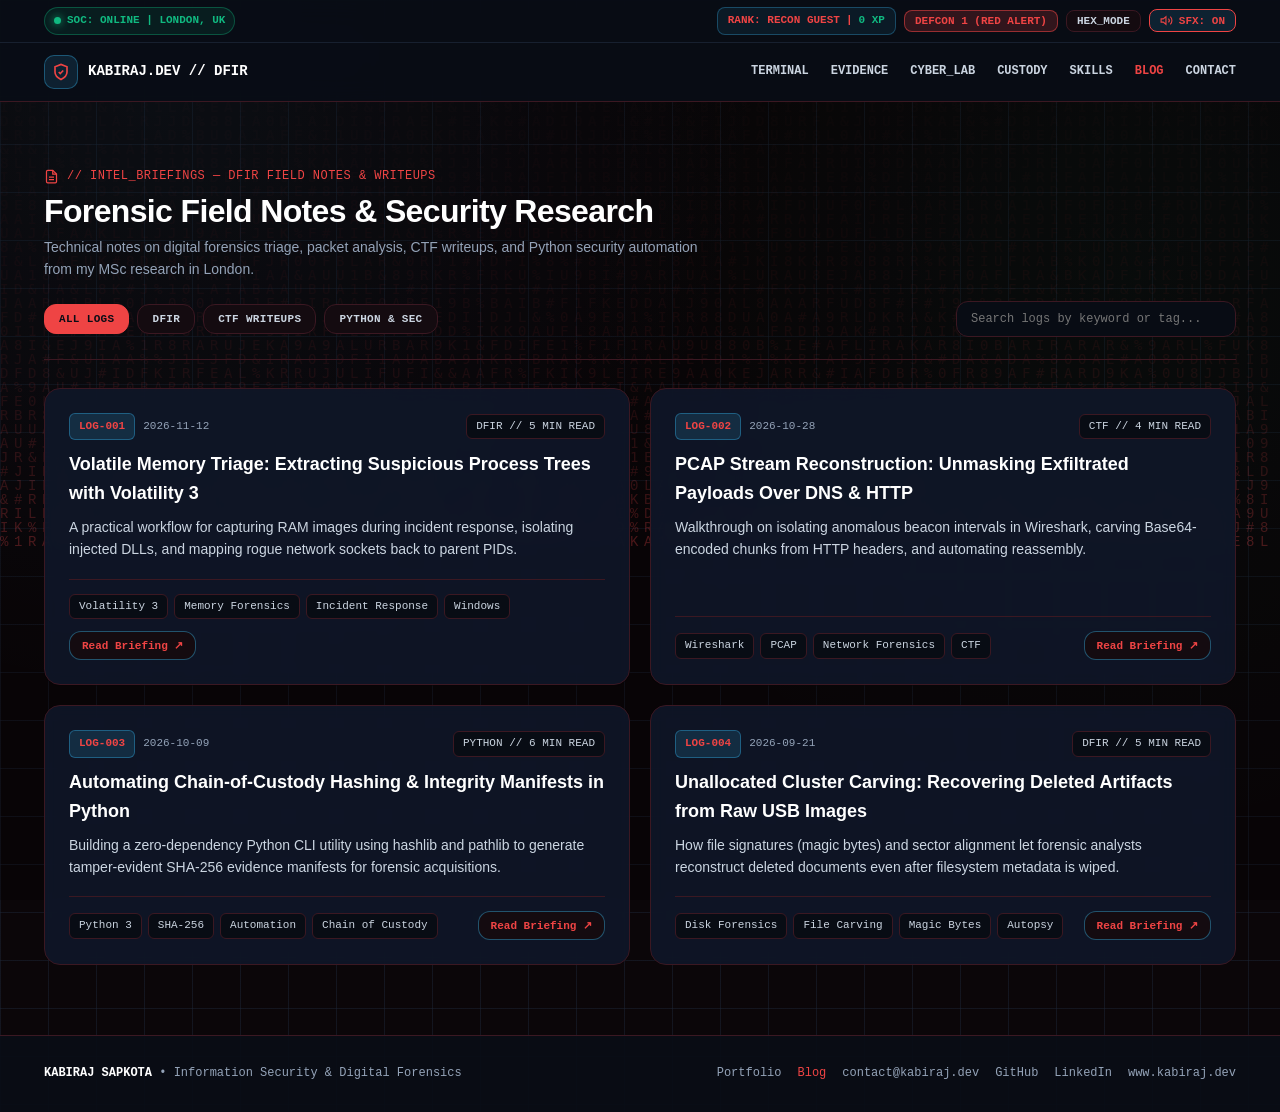
==== blog/index.html @ eddd0935 "tried to fix html showing in url lets see" ====
<!DOCTYPE html>
<html lang="en">
<head>
  <meta charset="UTF-8" />
  <meta name="viewport" content="width=device-width, initial-scale=1.0" />
  <title>Field Notes &amp; DFIR Blog | Kabiraj Sapkota</title>
  <meta name="description" content="Digital Forensics, Incident Response, CTF writeups, and Python security engineering field notes by Kabiraj Sapkota." />
  <link rel="stylesheet" href="../styles.css" />
</head>
<body class="defcon-1">
  <!-- Matrix Code Rain Canvas (Active in DEFCON 1) -->
  <canvas id="matrix-canvas" aria-hidden="true"></canvas>

  <!-- Toast Banner -->
  <div id="toast-banner" class="toast" role="status" aria-live="polite"></div>

  <!-- =========================================================================
       STICKY TWO-TIER RESPONSIVE NAVIGATION BAR
  ========================================================================= -->
  <header class="site-header">
    <!-- Tier 1: Live SOC Telemetry & Workstation Controls -->
    <div class="header-tier-top">
      <div class="container telemetry-bar">
        <div class="soc-status-pill">
          <span class="pulse-dot"></span>
          <span>SOC: ONLINE | LONDON, UK</span>
        </div>

        <div class="telemetry-controls">
          <div class="ctrl-pill rank-pill" title="Interact with the terminal, evidence locker, cyber lab, and field notes to level up!">
            <span id="rank-title">RANK: RECON GUEST</span>
            <span>|</span>
            <strong id="rank-xp">0 XP</strong>
          </div>

          <button type="button" id="defcon-btn" onclick="cycleDefcon()" class="ctrl-pill defcon-btn-1">
            DEFCON 1 (RED ALERT)
          </button>

          <button type="button" id="hex-btn" onclick="toggleHexMode()" class="ctrl-pill">
            HEX_MODE
          </button>

          <button type="button" id="sfx-btn" onclick="toggleSfx()" class="ctrl-pill active-cyan">
            <svg id="sfx-off-icon" width="13" height="13" viewBox="0 0 24 24" fill="none" stroke="currentColor" stroke-width="2" style="display:none;">
              <polygon points="11 5 6 9 2 9 2 15 6 15 11 19 11 5"/>
              <line x1="23" y1="9" x2="17" y2="15"/>
              <line x1="17" y1="9" x2="23" y2="15"/>
            </svg>
            <svg id="sfx-on-icon" width="13" height="13" viewBox="0 0 24 24" fill="none" stroke="currentColor" stroke-width="2" style="display:block;">
              <polygon points="11 5 6 9 2 9 2 15 6 15 11 19 11 5"/>
              <path d="M15.54 8.46a5 5 0 0 1 0 7.07"/>
              <path d="M19.07 4.93a10 10 0 0 1 0 14.14"/>
            </svg>
            <span id="sfx-text">SFX: ON</span>
          </button>
        </div>
      </div>
    </div>

    <!-- Tier 2: Brand & Primary Section Links -->
    <div class="header-tier-main">
      <div class="container navbar-row">
        <a href="../index.html" class="brand-link">
          <span class="brand-badge">
            <svg width="18" height="18" viewBox="0 0 24 24" fill="none" stroke="currentColor" stroke-width="2.2">
              <path d="M12 22s8-4 8-10V5l-8-3-8 3v7c0 6 8 10 8 10z"/>
              <path d="m9 12 2 2 4-4"/>
            </svg>
          </span>
          <span>KABIRAJ.DEV <span class="accent">// DFIR</span></span>
        </a>

        <nav class="desktop-nav" aria-label="Primary Navigation">
          <a href="index.html#terminal">TERMINAL</a>
          <a href="index.html#evidence">EVIDENCE</a>
          <a href="index.html#lab">CYBER_LAB</a>
          <a href="index.html#custody">CUSTODY</a>
          <a href="index.html#skills">SKILLS</a>
          <a href="blog.html" style="color:var(--accent-cyan);">BLOG</a>
          <a href="index.html#contact">CONTACT</a>
        </nav>

        <button type="button" id="mobile-menu-btn" onclick="toggleMobileDrawer()" class="mobile-menu-toggle" aria-label="Toggle Navigation" aria-expanded="false">
          <svg id="menu-open-svg" width="20" height="20" viewBox="0 0 24 24" fill="none" stroke="currentColor" stroke-width="2">
            <line x1="3" y1="6" x2="21" y2="6"/>
            <line x1="3" y1="12" x2="21" y2="12"/>
            <line x1="3" y1="18" x2="21" y2="18"/>
          </svg>
          <svg id="menu-close-svg" width="20" height="20" viewBox="0 0 24 24" fill="none" stroke="currentColor" stroke-width="2" style="display:none;">
            <line x1="18" y1="6" x2="6" y2="18"/>
            <line x1="6" y1="6" x2="18" y2="18"/>
          </svg>
        </button>
      </div>
    </div>

    <!-- Responsive Mobile Drawer -->
    <nav id="mobile-drawer" class="mobile-drawer" aria-label="Mobile Navigation">
      <a href="index.html#terminal" onclick="closeMobileDrawer()">01. TERMINAL</a>
      <a href="index.html#evidence" onclick="closeMobileDrawer()">02. EVIDENCE_LOCKER</a>
      <a href="index.html#lab" onclick="closeMobileDrawer()">03. INTERACTIVE_CYBER_LAB</a>
      <a href="index.html#custody" onclick="closeMobileDrawer()">04. CHAIN_OF_CUSTODY</a>
      <a href="index.html#skills" onclick="closeMobileDrawer()">05. TECHNICAL_SKILLS</a>
      <a href="blog.html" style="border-color:var(--accent-cyan);color:var(--accent-cyan);" onclick="closeMobileDrawer()">06. FIELD_NOTES_BLOG</a>
      <a href="../index.html#contact" onclick="closeMobileDrawer()">07. ENCRYPTED_CONTACT</a>
    </nav>
  </header>

  <!-- =========================================================================
       MAIN BLOG WORKSTATION CONTENT
  ========================================================================= -->
  <main class="container">
    <section id="blog-feed">
      <div class="section-head">
        <div>
          <div class="section-eyebrow">
            <svg width="15" height="15" viewBox="0 0 24 24" fill="none" stroke="currentColor" stroke-width="2">
              <path d="M14 2H6a2 2 0 0 0-2 2v16a2 2 0 0 0 2 2h12a2 2 0 0 0 2-2V8z"/>
              <polyline points="14 2 14 8 20 8"/>
              <line x1="16" y1="13" x2="8" y2="13"/>
              <line x1="16" y1="17" x2="8" y2="17"/>
            </svg>
            <span>// INTEL_BRIEFINGS &mdash; DFIR FIELD NOTES &amp; WRITEUPS</span>
            <span class="hex-meta">0x0B10</span>
          </div>
          <h1 class="section-title">Forensic Field Notes &amp; Security Research</h1>
          <p class="section-subtitle">
            Technical notes on digital forensics triage, packet analysis, CTF writeups, and Python security automation from my MSc research in London.
          </p>
        </div>

        <div style="display:flex;flex-wrap:wrap;align-items:center;justify-content:space-between;gap:12px;width:100%;">
          <div class="filter-bar">
            <button type="button" class="filter-pill active" onclick="filterBlog('ALL', this)">ALL LOGS</button>
            <button type="button" class="filter-pill" onclick="filterBlog('DFIR', this)">DFIR</button>
            <button type="button" class="filter-pill" onclick="filterBlog('CTF', this)">CTF WRITEUPS</button>
            <button type="button" class="filter-pill" onclick="filterBlog('PYTHON', this)">PYTHON &amp; SEC</button>
          </div>

          <input
            id="blog-search"
            type="search"
            class="field-input"
            placeholder="Search logs by keyword or tag..."
            style="max-width:280px;font-family:var(--font-mono);font-size:12px;"
            oninput="searchBlog(this.value)"
          />
        </div>
      </div>

      <div id="blog-grid" class="evidence-grid"></div>
    </section>
  </main>

  <!-- Footer -->
  <footer>
    <div class="container" style="display:flex;flex-wrap:wrap;align-items:center;justify-content:space-between;gap:14px;">
      <div>
        <strong style="color:#FFF;">KABIRAJ SAPKOTA</strong> &bull; Information Security &amp; Digital Forensics
      </div>
      <div style="display:flex;align-items:center;gap:16px;">
        <a href="../index.html">Portfolio</a>
        <a href="blog.html" style="color:var(--accent-cyan);">Blog</a>
        <a href="mailto:contact@kabiraj.dev">contact@kabiraj.dev</a>
        <a href="https://github.com/kulfinnit" target="_blank" rel="noopener noreferrer">GitHub</a>
        <a href="https://www.linkedin.com/in/kabiraj-sapkota-3958b1285/" target="_blank" rel="noopener noreferrer">LinkedIn</a>
        <a href="https://www.kabiraj.dev" target="_blank" rel="noopener noreferrer">www.kabiraj.dev</a>
      </div>
    </div>
  </footer>

  <!-- =========================================================================
       FULL BRIEFING READER MODAL
  ========================================================================= -->
  <div id="blog-modal" class="modal-backdrop" onclick="if(event.target===this) closeBlogModal()">
    <div class="modal-box" style="max-width:740px;">
      <div style="display:flex;align-items:center;justify-content:space-between;gap:12px;padding:14px 20px;background:var(--bg-input);border-bottom:1px solid var(--border-subtle);font-family:var(--font-mono);font-size:12px;">
        <div style="display:flex;align-items:center;gap:8px;flex-wrap:wrap;">
          <span id="bmodal-id" class="evd-id-badge">LOG-001</span>
          <span id="bmodal-cat" class="tag-chip">DFIR</span>
          <span id="bmodal-meta" style="font-size:11px;color:var(--text-muted);"></span>
        </div>
        <button type="button" onclick="closeBlogModal()" class="btn-secondary" style="padding:4px 10px;">ESC &times;</button>
      </div>

      <div style="padding:22px;display:flex;flex-direction:column;gap:16px;max-height:76vh;overflow-y:auto;">
        <h2 id="bmodal-title" style="font-size:21px;font-weight:700;color:#FFFFFF;line-height:1.3;"></h2>
        <div id="bmodal-tags" style="display:flex;flex-wrap:wrap;gap:6px;"></div>
        <div id="bmodal-body" style="font-size:14.5px;color:var(--text-body);line-height:1.75;display:flex;flex-direction:column;gap:14px;"></div>
      </div>

      <div style="display:flex;flex-wrap:wrap;align-items:center;justify-content:space-between;gap:12px;padding:14px 20px;border-top:1px solid var(--border-subtle);background:var(--bg-input);">
        <span class="mono" style="font-size:11px;color:var(--text-muted);">AUTHOR: KABIRAJ SAPKOTA</span>
        <button type="button" class="btn-primary" style="padding:8px 14px;font-size:11px;" onclick="copyCurrentPostUrl()">
          Copy Briefing Link
        </button>
      </div>
    </div>
  </div>

  <script src="../script.js"></script>
</body>
</html>
---- styles.css ----
/* =========================================================================
   1. DESIGN TOKENS & ZERO-DEPENDENCY RESET
========================================================================= */
:root {
  --bg-obsidian: #090D16;
  --bg-surface: #0F172A;
  --bg-card: #131C31;
  --bg-input: #080C14;
  --border-subtle: #1E293B;
  --border-strong: #334155;
  --text-primary: #F8FAFC;
  --text-body: #CBD5E1;
  --text-muted: #94A3B8;
  --accent-cyan: #38BDF8;
  --accent-emerald: #10B981;
  --accent-amber: #F59E0B;
  --accent-crimson: #EF4444;
  --font-sans: -apple-system, BlinkMacSystemFont, "Segoe UI", Roboto, Inter, Helvetica, Arial, sans-serif;
  --font-mono: ui-monospace, SFMono-Regular, Menlo, Monaco, Consolas, "Liberation Mono", "Courier New", monospace;
  --radius-sm: 8px;
  --radius-md: 12px;
  --radius-lg: 16px;
  --radius-pill: 9999px;
  --container-max: 1240px;
}

body.defcon-3 {
  --accent-cyan: #F59E0B;
}

body.defcon-1 {
  --bg-obsidian: #0B0609;
  --bg-surface: #140B10;
  --bg-card: #1A0E14;
  --border-subtle: #3B1822;
  --accent-cyan: #EF4444;
}

*, *::before, *::after {
  box-sizing: border-box;
  margin: 0;
  padding: 0;
}

html {
  scroll-behavior: smooth;
  width: 100%;
  max-width: 100%;
  overflow-x: hidden;
  background-color: var(--bg-obsidian);
  color: var(--text-body);
  font-family: var(--font-sans);
  line-height: 1.6;
}

body {
  width: 100%;
  max-width: 100%;
  overflow-x: hidden;
  background-color: var(--bg-obsidian);
  background-image:
    radial-gradient(circle at 12% 8%, rgba(56, 189, 248, 0.08) 0%, transparent 40%),
    radial-gradient(circle at 88% 25%, rgba(16, 185, 129, 0.06) 0%, transparent 40%),
    linear-gradient(to right, rgba(30, 41, 59, 0.45) 1px, transparent 1px),
    linear-gradient(to bottom, rgba(30, 41, 59, 0.45) 1px, transparent 1px);
  background-size: 100% 100%, 100% 100%, 48px 48px, 48px 48px;
  min-height: 100vh;
  transition: background-color 0.25s ease;
}

a {
  color: inherit;
  text-decoration: none;
}

button, input, textarea {
  font-family: inherit;
  color: inherit;
}

.mono {
  font-family: var(--font-mono);
}

.container {
  width: 100%;
  max-width: var(--container-max);
  margin-inline: auto;
  padding-inline: 16px;
}

@media (min-width: 768px) {
  .container {
    padding-inline: 24px;
  }
}

/* Prevent any grid/flex child or long hash/pre block from pushing viewport width */
main > section,
.hero-grid > *,
.evidence-grid > *,
.lab-grid > *,
.custody-grid > *,
.skills-grid > *,
.contact-grid > *,
.social-row > *,
.form-row-2 > *,
.card,
.terminal-card,
.timeline-entry {
  min-width: 0;
  max-width: 100%;
}

section[id] {
  scroll-margin-top: 132px;
}

/* =========================================================================
   2. MATRIX CANVAS & HEX_MODE OVERLAY
========================================================================= */
#matrix-canvas {
  position: fixed;
  inset: 0;
  width: 100%;
  height: 100%;
  pointer-events: none;
  z-index: 0;
  opacity: 0;
  transition: opacity 0.35s ease;
}

body.defcon-1 #matrix-canvas {
  opacity: 0.28;
}

.hex-meta {
  display: none;
}

body.hex-mode .hex-meta {
  display: inline-flex;
  align-items: center;
  padding: 2px 7px;
  border-radius: 6px;
  background: rgba(245, 158, 11, 0.14);
  border: 1px solid rgba(245, 158, 11, 0.4);
  color: var(--accent-amber);
  font-family: var(--font-mono);
  font-size: 10px;
  font-weight: 700;
}

/* =========================================================================
   3. TWO-TIER RESPONSIVE ZERO-OVERLAP STICKY NAVIGATION BAR
========================================================================= */
.site-header {
  position: sticky;
  top: 0;
  z-index: 40;
  width: 100%;
  max-width: 100%;
  background: rgba(9, 13, 22, 0.94);
  backdrop-filter: blur(14px);
  -webkit-backdrop-filter: blur(14px);
  border-bottom: 1px solid var(--border-subtle);
}

/* Tier 1: Telemetry & Interactive Toggles */
.header-tier-top {
  border-bottom: 1px solid rgba(30, 41, 59, 0.7);
  padding: 7px 0;
}

.telemetry-bar {
  display: flex;
  flex-wrap: wrap;
  align-items: center;
  justify-content: space-between;
  gap: 6px;
  font-family: var(--font-mono);
  font-size: 10px;
}

@media (min-width: 480px) {
  .telemetry-bar {
    gap: 8px;
    font-size: 11px;
  }
}

.soc-status-pill {
  display: inline-flex;
  align-items: center;
  gap: 6px;
  padding: 4px 9px;
  border-radius: var(--radius-pill);
  background: rgba(16, 185, 129, 0.1);
  border: 1px solid rgba(16, 185, 129, 0.35);
  color: var(--accent-emerald);
  font-weight: 600;
  white-space: nowrap;
  flex-shrink: 0;
}

.pulse-dot {
  width: 7px;
  height: 7px;
  border-radius: 50%;
  background: var(--accent-emerald);
  box-shadow: 0 0 8px var(--accent-emerald);
  animation: pulse 1.8s infinite;
}

@keyframes pulse {
  0%, 100% { opacity: 1; transform: scale(1); }
  50% { opacity: 0.4; transform: scale(0.85); }
}

.telemetry-controls {
  display: flex;
  flex-wrap: wrap;
  align-items: center;
  gap: 6px;
  min-width: 0;
  max-width: 100%;
}

@media (min-width: 480px) {
  .telemetry-controls {
    gap: 8px;
  }
}

.ctrl-pill {
  display: inline-flex;
  align-items: center;
  gap: 5px;
  padding: 4px 8px;
  border-radius: var(--radius-sm);
  background: var(--bg-surface);
  border: 1px solid var(--border-subtle);
  color: var(--text-body);
  font-family: var(--font-mono);
  font-size: 10px;
  font-weight: 600;
  white-space: nowrap;
  flex-shrink: 0;
  cursor: pointer;
  transition: all 0.18s ease;
}

@media (min-width: 480px) {
  .ctrl-pill {
    gap: 6px;
    padding: 4px 10px;
    font-size: 11px;
  }
}

.ctrl-pill:hover {
  border-color: var(--accent-cyan);
  color: #FFFFFF;
}

.rank-pill {
  cursor: default;
  color: var(--accent-cyan);
  border-color: rgba(56, 189, 248, 0.3);
  background: rgba(56, 189, 248, 0.08);
}

.rank-pill strong {
  color: var(--accent-emerald);
}

.defcon-btn-5 {
  background: rgba(16, 185, 129, 0.12);
  border-color: rgba(16, 185, 129, 0.4);
  color: var(--accent-emerald);
}

.defcon-btn-3 {
  background: rgba(245, 158, 11, 0.15);
  border-color: rgba(245, 158, 11, 0.45);
  color: var(--accent-amber);
}

.defcon-btn-1 {
  background: rgba(239, 68, 68, 0.18);
  border-color: rgba(239, 68, 68, 0.55);
  color: var(--accent-crimson);
}

.ctrl-pill.active-amber {
  border-color: var(--accent-amber);
  color: var(--accent-amber);
  background: rgba(245, 158, 11, 0.12);
}

.ctrl-pill.active-cyan {
  border-color: var(--accent-cyan);
  color: var(--accent-cyan);
  background: rgba(56, 189, 248, 0.12);
}

/* Tier 2: Primary Brand & Section Links */
.header-tier-main {
  padding: 10px 0;
}

@media (min-width: 480px) {
  .header-tier-main {
    padding: 12px 0;
  }
}

.navbar-row {
  display: flex;
  align-items: center;
  justify-content: space-between;
  gap: 12px;
  min-width: 0;
}

.brand-link {
  display: inline-flex;
  align-items: center;
  gap: 8px;
  font-family: var(--font-mono);
  font-size: 13px;
  font-weight: 700;
  color: #FFFFFF;
  min-width: 0;
  overflow: hidden;
  text-overflow: ellipsis;
  white-space: nowrap;
}

@media (min-width: 480px) {
  .brand-link {
    gap: 10px;
    font-size: 14px;
  }
}

.brand-badge {
  width: 32px;
  height: 32px;
  border-radius: 9px;
  background: rgba(56, 189, 248, 0.12);
  border: 1px solid rgba(56, 189, 248, 0.35);
  color: var(--accent-cyan);
  display: flex;
  align-items: center;
  justify-content: center;
  flex-shrink: 0;
}

@media (min-width: 480px) {
  .brand-badge {
    width: 34px;
    height: 34px;
    border-radius: 10px;
  }
}

.desktop-nav {
  display: none;
}

@media (min-width: 960px) {
  .desktop-nav {
    display: flex;
    align-items: center;
    gap: 22px;
    font-family: var(--font-mono);
    font-size: 12px;
    font-weight: 600;
    color: var(--text-body);
  }

  .desktop-nav a {
    transition: color 0.18s ease;
  }

  .desktop-nav a:hover {
    color: var(--accent-cyan);
  }
}

.mobile-menu-toggle {
  display: inline-flex;
  align-items: center;
  justify-content: center;
  width: 38px;
  height: 38px;
  border-radius: var(--radius-sm);
  background: var(--bg-surface);
  border: 1px solid var(--border-subtle);
  color: var(--text-primary);
  cursor: pointer;
  flex-shrink: 0;
  transition: border-color 0.18s ease, color 0.18s ease;
}

.mobile-menu-toggle:hover {
  border-color: var(--accent-cyan);
  color: var(--accent-cyan);
}

@media (min-width: 960px) {
  .mobile-menu-toggle {
    display: none;
  }
}

.mobile-drawer {
  display: none;
  flex-direction: column;
  gap: 6px;
  padding: 12px 16px 16px;
  background: rgba(9, 13, 22, 0.98);
  border-top: 1px solid var(--border-subtle);
  font-family: var(--font-mono);
  font-size: 12px;
  font-weight: 600;
}

.mobile-drawer.open {
  display: flex;
}

.mobile-drawer a {
  padding: 10px 12px;
  border-radius: var(--radius-sm);
  background: var(--bg-surface);
  border: 1px solid var(--border-subtle);
  color: var(--text-body);
  transition: border-color 0.18s ease, color 0.18s ease;
}

.mobile-drawer a:hover {
  border-color: var(--accent-cyan);
  color: var(--accent-cyan);
}

@media (min-width: 960px) {
  .mobile-drawer,
  .mobile-drawer.open {
    display: none !important;
  }
}

/* =========================================================================
   4. SHARED CARD, BUTTON, PILL & SECTION HEADER STYLES
========================================================================= */
main {
  position: relative;
  z-index: 1;
  width: 100%;
  max-width: 100%;
  padding-top: 30px;
  padding-bottom: 40px;
  display: flex;
  flex-direction: column;
  gap: 72px;
}

@media (min-width: 960px) {
  main {
    margin-top: 12px;
    padding-top: 52px;
    padding-bottom: 70px;
    gap: 92px;
  }
}

.hero-grid {
  padding-top: 8px;
}

.card {
  background: rgba(15, 23, 42, 0.88);
  border: 1px solid var(--border-subtle);
  border-radius: var(--radius-lg);
  backdrop-filter: blur(8px);
  transition: border-color 0.2s ease, transform 0.2s ease, box-shadow 0.2s ease;
}

.card:hover {
  border-color: rgba(56, 189, 248, 0.45);
  box-shadow: 0 12px 30px -12px rgba(2, 6, 23, 0.85);
}

.section-head {
  display: flex;
  flex-wrap: wrap;
  align-items: flex-end;
  justify-content: space-between;
  gap: 20px;
  padding-bottom: 22px;
  border-bottom: 1px solid var(--border-subtle);
  margin-bottom: 28px;
}

.section-eyebrow {
  display: inline-flex;
  align-items: center;
  gap: 8px;
  font-family: var(--font-mono);
  font-size: 12px;
  color: var(--accent-cyan);
  letter-spacing: 0.04em;
  margin-bottom: 6px;
}

.section-title {
  font-size: clamp(1.5rem, 2.5vw, 2rem);
  font-weight: 700;
  color: #FFFFFF;
  letter-spacing: -0.02em;
  line-height: 1.2;
}

.section-subtitle {
  font-size: 14px;
  color: var(--text-muted);
  max-width: 660px;
  margin-top: 6px;
}

/* Filter Pill Bar */
.filter-bar {
  display: flex;
  flex-wrap: wrap;
  align-items: center;
  gap: 8px;
}

.filter-pill {
  padding: 8px 14px;
  border-radius: var(--radius-md);
  background: var(--bg-surface);
  border: 1px solid var(--border-subtle);
  color: var(--text-body);
  font-family: var(--font-mono);
  font-size: 11px;
  font-weight: 600;
  letter-spacing: 0.03em;
  cursor: pointer;
  white-space: nowrap;
  transition: all 0.18s ease;
}

.filter-pill:hover {
  border-color: var(--accent-cyan);
  color: #FFFFFF;
}

.filter-pill.active {
  background: var(--accent-cyan);
  border-color: var(--accent-cyan);
  color: #090D16;
  font-weight: 700;
}

.btn-primary {
  display: inline-flex;
  align-items: center;
  justify-content: center;
  gap: 8px;
  padding: 11px 18px;
  border-radius: var(--radius-md);
  background: var(--accent-cyan);
  border: 1px solid var(--accent-cyan);
  color: #090D16;
  font-family: var(--font-mono);
  font-size: 12px;
  font-weight: 700;
  cursor: pointer;
  transition: all 0.18s ease;
}

.btn-primary:hover {
  filter: brightness(1.08);
  transform: translateY(-1px);
}

.btn-secondary {
  display: inline-flex;
  align-items: center;
  justify-content: center;
  gap: 8px;
  padding: 10px 16px;
  border-radius: var(--radius-md);
  background: var(--bg-surface);
  border: 1px solid var(--border-subtle);
  color: var(--text-primary);
  font-family: var(--font-mono);
  font-size: 12px;
  font-weight: 600;
  cursor: pointer;
  transition: all 0.18s ease;
}

.btn-secondary:hover {
  border-color: var(--accent-cyan);
  color: var(--accent-cyan);
}

.tag-chip {
  display: inline-flex;
  align-items: center;
  padding: 3px 9px;
  border-radius: 6px;
  background: var(--bg-input);
  border: 1px solid var(--border-subtle);
  font-family: var(--font-mono);
  font-size: 11px;
  color: var(--text-body);
}

/* =========================================================================
   5. SECTION 1: HERO & INTERACTIVE CLI WORKSTATION
========================================================================= */
.hero-grid {
  display: grid;
  grid-template-columns: 1fr;
  gap: 32px;
  align-items: center;
}

@media (min-width: 1024px) {
  .hero-grid {
    grid-template-columns: 1.05fr 0.95fr;
    gap: 40px;
  }
}

.hero-badge {
  display: inline-flex;
  flex-wrap: wrap;
  align-items: center;
  gap: 6px 8px;
  max-width: 100%;
  padding: 6px 12px;
  border-radius: var(--radius-md);
  background: rgba(56, 189, 248, 0.1);
  border: 1px solid rgba(56, 189, 248, 0.3);
  color: var(--accent-cyan);
  font-family: var(--font-mono);
  font-size: 11px;
  line-height: 1.4;
  margin-bottom: 16px;
}

@media (min-width: 480px) {
  .hero-badge {
    border-radius: var(--radius-pill);
    font-size: 12px;
  }
}

.hero-name {
  font-size: clamp(2rem, 8vw, 3.5rem);
  font-weight: 800;
  color: #FFFFFF;
  letter-spacing: -0.03em;
  line-height: 1.1;
  overflow-wrap: break-word;
  cursor: pointer;
}

.hero-role {
  font-size: clamp(1.05rem, 3.8vw, 1.35rem);
  font-weight: 600;
  color: var(--accent-cyan);
  margin-top: 10px;
}

.hero-summary {
  font-size: 14.5px;
  color: var(--text-body);
  margin-top: 16px;
  max-width: 580px;
}

@media (min-width: 480px) {
  .hero-summary {
    font-size: 15px;
  }
}

.hero-meta-grid {
  display: grid;
  grid-template-columns: 1fr;
  gap: 10px;
  margin-top: 20px;
}

@media (min-width: 480px) {
  .hero-meta-grid {
    grid-template-columns: repeat(2, 1fr);
    gap: 12px;
    margin-top: 22px;
  }
}

.hero-meta-item {
  padding: 12px 14px;
  border-radius: var(--radius-md);
  background: rgba(15, 23, 42, 0.75);
  border: 1px solid var(--border-subtle);
  font-family: var(--font-mono);
  font-size: 12px;
  min-width: 0;
  overflow-wrap: break-word;
}

.hero-meta-label {
  display: block;
  font-size: 10px;
  color: var(--text-muted);
  margin-bottom: 3px;
}

.hero-actions {
  display: flex;
  flex-wrap: wrap;
  align-items: stretch;
  gap: 10px;
  margin-top: 22px;
}

.hero-actions > a {
  flex: 1 1 calc(50% - 10px);
  min-width: 140px;
}

@media (min-width: 560px) {
  .hero-actions {
    align-items: center;
  }
  .hero-actions > a {
    flex: 0 0 auto;
  }
}

/* Interactive Terminal Window */
.terminal-card {
  width: 100%;
  max-width: 100%;
  background: #070B12;
  border: 1px solid var(--border-subtle);
  border-radius: var(--radius-lg);
  overflow: hidden;
  box-shadow: 0 20px 45px -15px rgba(0, 0, 0, 0.85);
}

.terminal-topbar {
  display: flex;
  align-items: center;
  justify-content: space-between;
  gap: 8px;
  padding: 10px 14px;
  background: #0D1424;
  border-bottom: 1px solid var(--border-subtle);
  font-family: var(--font-mono);
  font-size: 10.5px;
  color: var(--text-muted);
}

.terminal-topbar > span:nth-child(2) {
  min-width: 0;
  overflow: hidden;
  text-overflow: ellipsis;
  white-space: nowrap;
}

.win-dots {
  display: flex;
  align-items: center;
  gap: 5px;
  flex-shrink: 0;
}

.win-dot {
  width: 9px;
  height: 9px;
  border-radius: 50%;
}

.terminal-screen {
  height: 280px;
  width: 100%;
  max-width: 100%;
  overflow-y: auto;
  overflow-x: auto;
  padding: 14px;
  font-family: var(--font-mono);
  font-size: 11.5px;
  line-height: 1.6;
  display: flex;
  flex-direction: column;
  gap: 10px;
  overflow-wrap: break-word;
}

@media (min-width: 480px) {
  .terminal-screen {
    height: 310px;
    padding: 16px;
    font-size: 12px;
  }
}

.terminal-screen pre {
  max-width: 100%;
  overflow-x: auto;
  font-size: 9px;
  line-height: 1.25;
}

@media (min-width: 480px) {
  .terminal-screen pre {
    font-size: 10px;
  }
}

.terminal-prompt-bar {
  display: flex;
  align-items: center;
  gap: 6px;
  padding: 10px 12px;
  background: #0B111E;
  border-top: 1px solid var(--border-subtle);
  font-family: var(--font-mono);
  font-size: 11px;
  min-width: 0;
}

@media (min-width: 480px) {
  .terminal-prompt-bar {
    gap: 8px;
    padding: 10px 14px;
    font-size: 12px;
  }
}

.terminal-prompt-bar input {
  flex: 1 1 auto;
  width: 100%;
  min-width: 0;
  background: transparent;
  border: none;
  outline: none;
  color: #FFFFFF;
  font-family: var(--font-mono);
  font-size: 12px;
}

.terminal-exec-btn {
  flex-shrink: 0;
  padding: 5px 9px;
  border-radius: 6px;
  background: rgba(56, 189, 248, 0.15);
  border: 1px solid rgba(56, 189, 248, 0.4);
  color: var(--accent-cyan);
  font-family: var(--font-mono);
  font-size: 10.5px;
  font-weight: 700;
  white-space: nowrap;
  cursor: pointer;
}

.terminal-exec-btn:hover {
  background: var(--accent-cyan);
  color: #090D16;
}

.quick-chips {
  display: flex;
  flex-wrap: wrap;
  gap: 6px;
  padding: 10px 12px 14px;
  background: #070B12;
  border-top: 1px solid rgba(30, 41, 59, 0.6);
}

.quick-chip {
  padding: 4px 8px;
  border-radius: 6px;
  background: var(--bg-surface);
  border: 1px solid var(--border-subtle);
  color: var(--text-body);
  font-family: var(--font-mono);
  font-size: 10.5px;
  cursor: pointer;
  transition: all 0.15s ease;
}

.quick-chip:hover {
  border-color: var(--accent-cyan);
  color: var(--accent-cyan);
}

/* =========================================================================
   6. SECTION 2: EVIDENCE LOCKER (#evidence)
========================================================================= */
.evidence-grid {
  display: grid;
  grid-template-columns: 1fr;
  gap: 18px;
}

@media (min-width: 768px) {
  .evidence-grid {
    grid-template-columns: repeat(2, 1fr);
    gap: 20px;
  }
}

.evd-card {
  padding: 18px;
  display: flex;
  flex-direction: column;
  justify-content: space-between;
  gap: 16px;
}

@media (min-width: 480px) {
  .evd-card {
    padding: 24px;
    gap: 18px;
  }
}

.evd-header {
  display: flex;
  flex-wrap: wrap;
  align-items: center;
  justify-content: space-between;
  gap: 8px;
  font-family: var(--font-mono);
  font-size: 11px;
}

.evd-id-badge {
  padding: 4px 9px;
  border-radius: 6px;
  background: rgba(56, 189, 248, 0.14);
  border: 1px solid rgba(56, 189, 248, 0.35);
  color: var(--accent-cyan);
  font-weight: 700;
}

.evd-title {
  font-size: 17px;
  font-weight: 700;
  color: #FFFFFF;
  margin-top: 10px;
  overflow-wrap: break-word;
}

@media (min-width: 480px) {
  .evd-title {
    font-size: 18px;
  }
}

.evd-desc {
  font-size: 14px;
  color: var(--text-body);
  margin-top: 8px;
}

.sha-strip {
  display: flex;
  flex-wrap: wrap;
  align-items: center;
  justify-content: space-between;
  gap: 8px;
  padding: 10px 12px;
  border-radius: var(--radius-md);
  background: var(--bg-input);
  border: 1px solid var(--border-subtle);
  font-family: var(--font-mono);
  font-size: 11px;
  min-width: 0;
}

.sha-text {
  flex: 1 1 160px;
  min-width: 0;
  overflow: hidden;
  text-overflow: ellipsis;
  white-space: nowrap;
  color: var(--text-muted);
}

.sha-btn {
  flex-shrink: 0;
  padding: 4px 9px;
  border-radius: 6px;
  background: rgba(16, 185, 129, 0.12);
  border: 1px solid rgba(16, 185, 129, 0.35);
  color: var(--accent-emerald);
  font-family: var(--font-mono);
  font-size: 10px;
  font-weight: 700;
  white-space: nowrap;
  cursor: pointer;
}

.evd-footer {
  display: flex;
  flex-wrap: wrap;
  align-items: center;
  justify-content: space-between;
  gap: 12px;
  padding-top: 14px;
  border-top: 1px solid var(--border-subtle);
}

/* =========================================================================
   7. SECTION 3: INTERACTIVE CYBER LAB (3 MODULES) (#lab)
========================================================================= */
.lab-grid {
  display: grid;
  grid-template-columns: 1fr;
  gap: 20px;
}

@media (min-width: 1024px) {
  .lab-grid {
    grid-template-columns: repeat(3, 1fr);
  }
}

.lab-card {
  padding: 18px;
  display: flex;
  flex-direction: column;
  justify-content: flex-start;
  gap: 14px;
}

@media (min-width: 480px) {
  .lab-card {
    padding: 22px;
  }
}

.lab-top {
  display: flex;
  flex-wrap: wrap;
  align-items: center;
  justify-content: space-between;
  gap: 6px;
  font-family: var(--font-mono);
  font-size: 11px;
}

.lab-intro {
  min-height: 76px;
}

.lab-body {
  flex: 1;
  display: flex;
  flex-direction: column;
  justify-content: space-between;
  gap: 12px;
}

.lab-subpanel {
  padding: 10px 12px;
  border-radius: var(--radius-md);
  background: var(--bg-input);
  border: 1px solid var(--border-subtle);
  font-family: var(--font-mono);
  font-size: 11px;
}

.fw-arena {
  position: relative;
  flex: 1;
  width: 100%;
  min-height: 215px;
  border-radius: var(--radius-md);
  background-color: var(--bg-input);
  background-image:
    linear-gradient(to bottom, rgba(30, 41, 59, 0.45) 1px, transparent 1px),
    linear-gradient(to right, rgba(30, 41, 59, 0.25) 1px, transparent 1px);
  background-size: 100% 25%, 36px 100%;
  border: 1px solid var(--border-subtle);
  overflow: hidden;
}

.fw-server-zone {
  position: absolute;
  right: 0;
  top: 0;
  bottom: 0;
  width: 40px;
  background: linear-gradient(to left, rgba(56, 189, 248, 0.14), rgba(56, 189, 248, 0.04));
  border-left: 1px dashed rgba(56, 189, 248, 0.45);
  display: flex;
  align-items: center;
  justify-content: center;
  writing-mode: vertical-rl;
  font-family: var(--font-mono);
  font-size: 9.5px;
  font-weight: 700;
  color: var(--accent-cyan);
  letter-spacing: 0.12em;
}

.fw-overlay {
  position: absolute;
  inset: 0;
  background: rgba(8, 12, 20, 0.9);
  display: flex;
  flex-direction: column;
  align-items: center;
  justify-content: center;
  gap: 10px;
  padding: 16px;
  text-align: center;
  z-index: 5;
}

.fw-overlay.hidden {
  display: none;
}

.sector-grid {
  display: grid;
  grid-template-columns: repeat(4, minmax(0, 1fr));
  gap: 5px;
  font-family: var(--font-mono);
  font-size: 9.5px;
}

@media (min-width: 400px) {
  .sector-grid {
    gap: 6px;
    font-size: 10px;
  }
}

.sector-cell {
  padding: 7px 4px;
  border-radius: 6px;
  background: var(--bg-input);
  border: 1px solid var(--border-subtle);
  color: var(--text-muted);
  text-align: center;
  overflow: hidden;
  text-overflow: ellipsis;
  white-space: nowrap;
}

.sector-anomaly {
  background: rgba(245, 158, 11, 0.14);
  border-color: rgba(245, 158, 11, 0.55);
  color: var(--accent-amber);
  font-weight: 700;
  cursor: pointer;
}

.sector-carved {
  background: rgba(16, 185, 129, 0.16);
  border-color: rgba(16, 185, 129, 0.5);
  color: var(--accent-emerald);
}

/* =========================================================================
   8. SECTION 4: CHAIN OF CUSTODY & CREDENTIALS VAULT (#custody)
========================================================================= */
.custody-grid {
  display: grid;
  grid-template-columns: 1fr;
  gap: 28px;
  align-items: start;
}

@media (min-width: 1024px) {
  .custody-grid {
    grid-template-columns: 1.35fr 0.95fr;
  }
}

.timeline-stack {
  position: relative;
  display: flex;
  flex-direction: column;
  gap: 18px;
}

.timeline-stack::before {
  content: '';
  position: absolute;
  left: 9px;
  top: 22px;
  bottom: 22px;
  width: 1px;
  background: var(--border-subtle);
}

@media (min-width: 640px) {
  .timeline-stack::before {
    left: 15px;
  }
}

.timeline-stack.no-rail::before {
  display: none;
}

.timeline-entry {
  position: relative;
  padding-left: 28px;
}

@media (min-width: 640px) {
  .timeline-entry {
    padding-left: 40px;
  }
}

.timeline-dot {
  position: absolute;
  left: 4px;
  top: 22px;
  width: 11px;
  height: 11px;
  border-radius: 50%;
  background: var(--accent-cyan);
  box-shadow: 0 0 0 4px rgba(56, 189, 248, 0.15);
}

@media (min-width: 640px) {
  .timeline-dot {
    left: 10px;
  }
}

.timeline-dot.emerald {
  background: var(--accent-emerald);
  box-shadow: 0 0 0 4px rgba(16, 185, 129, 0.18);
}

.timeline-dot.slate {
  background: #64748B;
  box-shadow: 0 0 0 4px rgba(100, 116, 139, 0.18);
}

.custody-card {
  padding: 18px;
}

@media (min-width: 480px) {
  .custody-card {
    padding: 22px;
  }
}

.vault-stack {
  display: flex;
  flex-direction: column;
  gap: 18px;
}

.hidden-item {
  display: none !important;
}

.progress-track {
  width: 100%;
  height: 6px;
  border-radius: var(--radius-pill);
  background: var(--bg-input);
  border: 1px solid var(--border-subtle);
  overflow: hidden;
  margin-top: 6px;
}

.progress-fill {
  height: 100%;
  border-radius: var(--radius-pill);
  transition: width 0.3s ease;
}

/* =========================================================================
   9. SECTION 5: TECHNICAL CAPABILITIES MATRIX (#skills)
========================================================================= */
.skills-grid {
  display: grid;
  grid-template-columns: 1fr;
  gap: 20px;
}

@media (min-width: 960px) {
  .skills-grid {
    grid-template-columns: repeat(3, minmax(0, 1fr));
  }
}

.skill-card {
  padding: 18px;
  display: flex;
  flex-direction: column;
  gap: 16px;
}

@media (min-width: 480px) {
  .skill-card {
    padding: 24px;
    gap: 18px;
  }
}

/* =========================================================================
   10. SECTION 6: ENCRYPTED TRANSMISSION CONSOLE (#contact)
========================================================================= */
.contact-grid {
  display: grid;
  grid-template-columns: 1fr;
  gap: 24px;
  align-items: stretch;
}

@media (min-width: 960px) {
  .contact-grid {
    grid-template-columns: 1fr 1.15fr;
    gap: 28px;
  }
}

.contact-endpoints {
  display: flex;
  flex-direction: column;
  justify-content: space-between;
  gap: 14px;
}

.social-row {
  display: grid;
  grid-template-columns: 1fr;
  gap: 14px;
}

@media (min-width: 560px) {
  .social-row {
    grid-template-columns: repeat(2, minmax(0, 1fr));
  }
}

.form-row-2 {
  display: grid;
  grid-template-columns: 1fr;
  gap: 14px;
}

@media (min-width: 560px) {
  .form-row-2 {
    grid-template-columns: repeat(2, minmax(0, 1fr));
  }
}

.endpoint-card {
  padding: 16px;
  display: flex;
  align-items: center;
  justify-content: space-between;
  gap: 12px;
}

@media (min-width: 480px) {
  .endpoint-card {
    padding: 18px 20px;
    gap: 14px;
  }
}

.endpoint-left {
  display: flex;
  align-items: center;
  gap: 12px;
  min-width: 0;
  flex: 1 1 auto;
}

.endpoint-left > div:last-child {
  min-width: 0;
  overflow-wrap: anywhere;
  word-break: break-word;
}

.endpoint-icon {
  width: 38px;
  height: 38px;
  border-radius: var(--radius-md);
  background: rgba(56, 189, 248, 0.1);
  background: color-mix(in srgb, var(--accent-cyan) 11%, transparent);
  border: 1px solid rgba(56, 189, 248, 0.3);
  border-color: color-mix(in srgb, var(--accent-cyan) 35%, transparent);
  color: var(--accent-cyan);
  display: flex;
  align-items: center;
  justify-content: center;
  flex-shrink: 0;
}

.endpoint-icon.emerald {
  background: rgba(16, 185, 129, 0.1);
  border-color: rgba(16, 185, 129, 0.35);
  color: var(--accent-emerald);
}

.dispatch-form {
  padding: 18px;
  display: flex;
  flex-direction: column;
  justify-content: space-between;
  gap: 18px;
}

@media (min-width: 480px) {
  .dispatch-form {
    padding: 24px;
  }
}

.field-label {
  display: block;
  font-family: var(--font-mono);
  font-size: 11px;
  color: var(--text-body);
  margin-bottom: 6px;
}

.field-input {
  width: 100%;
  padding: 10px 14px;
  border-radius: var(--radius-md);
  background: var(--bg-input);
  border: 1px solid var(--border-subtle);
  color: #FFFFFF;
  font-size: 14px;
  outline: none;
  transition: border-color 0.18s ease;
}

.field-input:focus {
  border-color: var(--accent-cyan);
}

/* =========================================================================
   11. MODAL & TOAST NOTIFICATION
========================================================================= */
.modal-backdrop {
  position: fixed;
  inset: 0;
  z-index: 60;
  background: rgba(5, 8, 15, 0.85);
  backdrop-filter: blur(8px);
  display: none;
  align-items: center;
  justify-content: center;
  padding: 20px;
}

.modal-backdrop.open {
  display: flex;
}

.modal-box {
  width: 100%;
  max-width: 640px;
  background: var(--bg-surface);
  border: 1px solid rgba(56, 189, 248, 0.45);
  border-radius: var(--radius-lg);
  overflow: hidden;
  box-shadow: 0 24px 60px rgba(0, 0, 0, 0.9);
}

#blog-search {
  width: 100%;
  max-width: 280px;
  font-family: var(--font-mono);
  font-size: 12px;
}

@media (max-width: 639px) {
  #blog-search {
    max-width: 100%;
  }
}

#blog-modal .modal-box {
  border-color: var(--accent-cyan);
}

.toast {
  position: fixed;
  bottom: 16px;
  right: 16px;
  left: 16px;
  z-index: 70;
  padding: 12px 16px;
  border-radius: var(--radius-md);
  background: #0F172A;
  border: 1px solid var(--accent-cyan);
  color: #FFFFFF;
  font-family: var(--font-mono);
  font-size: 12px;
  box-shadow: 0 12px 30px rgba(0, 0, 0, 0.75);
  opacity: 0;
  transform: translateY(12px);
  pointer-events: none;
  transition: all 0.22s ease;
}

@media (min-width: 520px) {
  .toast {
    left: auto;
    max-width: 420px;
  }
}

.toast.show {
  opacity: 1;
  transform: translateY(0);
}

footer {
  width: 100%;
  max-width: 100%;
  border-top: 1px solid var(--border-subtle);
  background: rgba(9, 13, 22, 0.95);
  margin-top: 0px;
  padding: 28px 0;
  font-family: var(--font-mono);
  font-size: 12px;
  color: var(--text-muted);
}

footer .container > div:last-child {
  display: flex;
  flex-wrap: wrap;
  align-items: center;
  gap: 12px 16px;
}
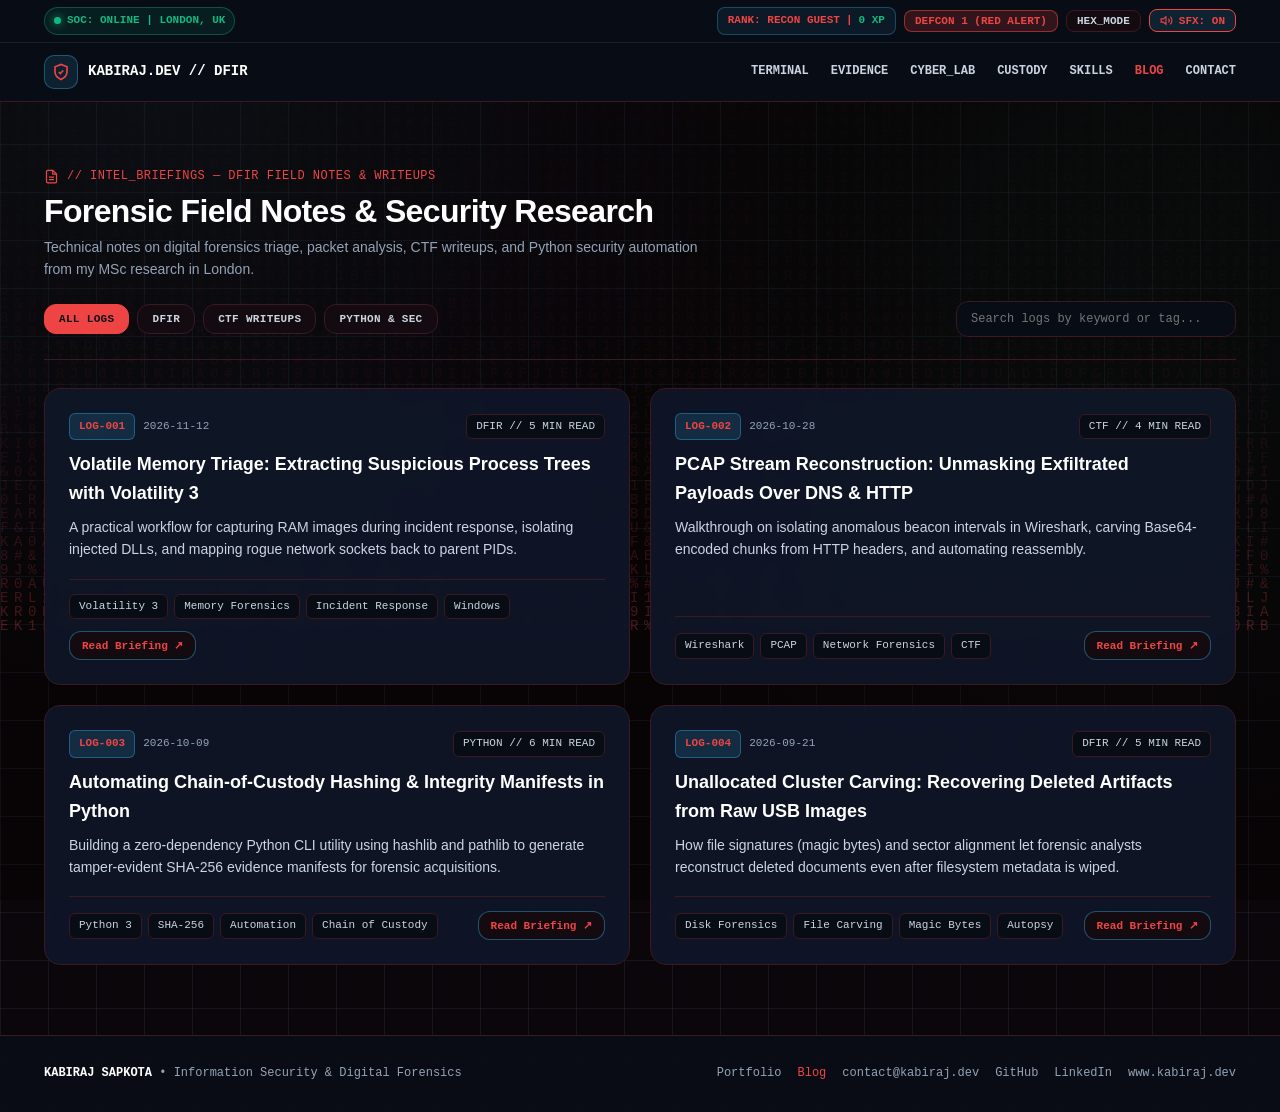
==== commit cfadbd4f: "index.html in url fix" ====
--- a/blog/index.html
+++ b/blog/index.html
@@ -61,7 +61,7 @@
     <!-- Tier 2: Brand & Primary Section Links -->
     <div class="header-tier-main">
       <div class="container navbar-row">
-        <a href="../index.html" class="brand-link">
+        <a href="../" class="brand-link">
           <span class="brand-badge">
             <svg width="18" height="18" viewBox="0 0 24 24" fill="none" stroke="currentColor" stroke-width="2.2">
               <path d="M12 22s8-4 8-10V5l-8-3-8 3v7c0 6 8 10 8 10z"/>
@@ -72,13 +72,13 @@
         </a>
 
         <nav class="desktop-nav" aria-label="Primary Navigation">
-          <a href="index.html#terminal">TERMINAL</a>
-          <a href="index.html#evidence">EVIDENCE</a>
-          <a href="index.html#lab">CYBER_LAB</a>
-          <a href="index.html#custody">CUSTODY</a>
-          <a href="index.html#skills">SKILLS</a>
-          <a href="blog.html" style="color:var(--accent-cyan);">BLOG</a>
-          <a href="index.html#contact">CONTACT</a>
+          <a href="../#terminal">TERMINAL</a>
+          <a href="../#evidence">EVIDENCE</a>
+          <a href="../#lab">CYBER_LAB</a>
+          <a href="../#custody">CUSTODY</a>
+          <a href="../#skills">SKILLS</a>
+          <a href="blog/" style="color:var(--accent-cyan);">BLOG</a>
+          <a href="../#contact">CONTACT</a>
         </nav>
 
         <button type="button" id="mobile-menu-btn" onclick="toggleMobileDrawer()" class="mobile-menu-toggle" aria-label="Toggle Navigation" aria-expanded="false">
@@ -97,13 +97,13 @@
 
     <!-- Responsive Mobile Drawer -->
     <nav id="mobile-drawer" class="mobile-drawer" aria-label="Mobile Navigation">
-      <a href="index.html#terminal" onclick="closeMobileDrawer()">01. TERMINAL</a>
-      <a href="index.html#evidence" onclick="closeMobileDrawer()">02. EVIDENCE_LOCKER</a>
-      <a href="index.html#lab" onclick="closeMobileDrawer()">03. INTERACTIVE_CYBER_LAB</a>
-      <a href="index.html#custody" onclick="closeMobileDrawer()">04. CHAIN_OF_CUSTODY</a>
-      <a href="index.html#skills" onclick="closeMobileDrawer()">05. TECHNICAL_SKILLS</a>
+      <a href="../#terminal" onclick="closeMobileDrawer()">01. TERMINAL</a>
+      <a href="../#evidence" onclick="closeMobileDrawer()">02. EVIDENCE_LOCKER</a>
+      <a href="../#lab" onclick="closeMobileDrawer()">03. INTERACTIVE_CYBER_LAB</a>
+      <a href="../#custody" onclick="closeMobileDrawer()">04. CHAIN_OF_CUSTODY</a>
+      <a href="../#skills" onclick="closeMobileDrawer()">05. TECHNICAL_SKILLS</a>
       <a href="blog.html" style="border-color:var(--accent-cyan);color:var(--accent-cyan);" onclick="closeMobileDrawer()">06. FIELD_NOTES_BLOG</a>
-      <a href="../index.html#contact" onclick="closeMobileDrawer()">07. ENCRYPTED_CONTACT</a>
+      <a href="../#contact" onclick="closeMobileDrawer()">07. ENCRYPTED_CONTACT</a>
     </nav>
   </header>
 
@@ -160,7 +160,7 @@
         <strong style="color:#FFF;">KABIRAJ SAPKOTA</strong> &bull; Information Security &amp; Digital Forensics
       </div>
       <div style="display:flex;align-items:center;gap:16px;">
-        <a href="../index.html">Portfolio</a>
+        <a href="../">Portfolio</a>
         <a href="blog.html" style="color:var(--accent-cyan);">Blog</a>
         <a href="mailto:contact@kabiraj.dev">contact@kabiraj.dev</a>
         <a href="https://github.com/kulfinnit" target="_blank" rel="noopener noreferrer">GitHub</a>
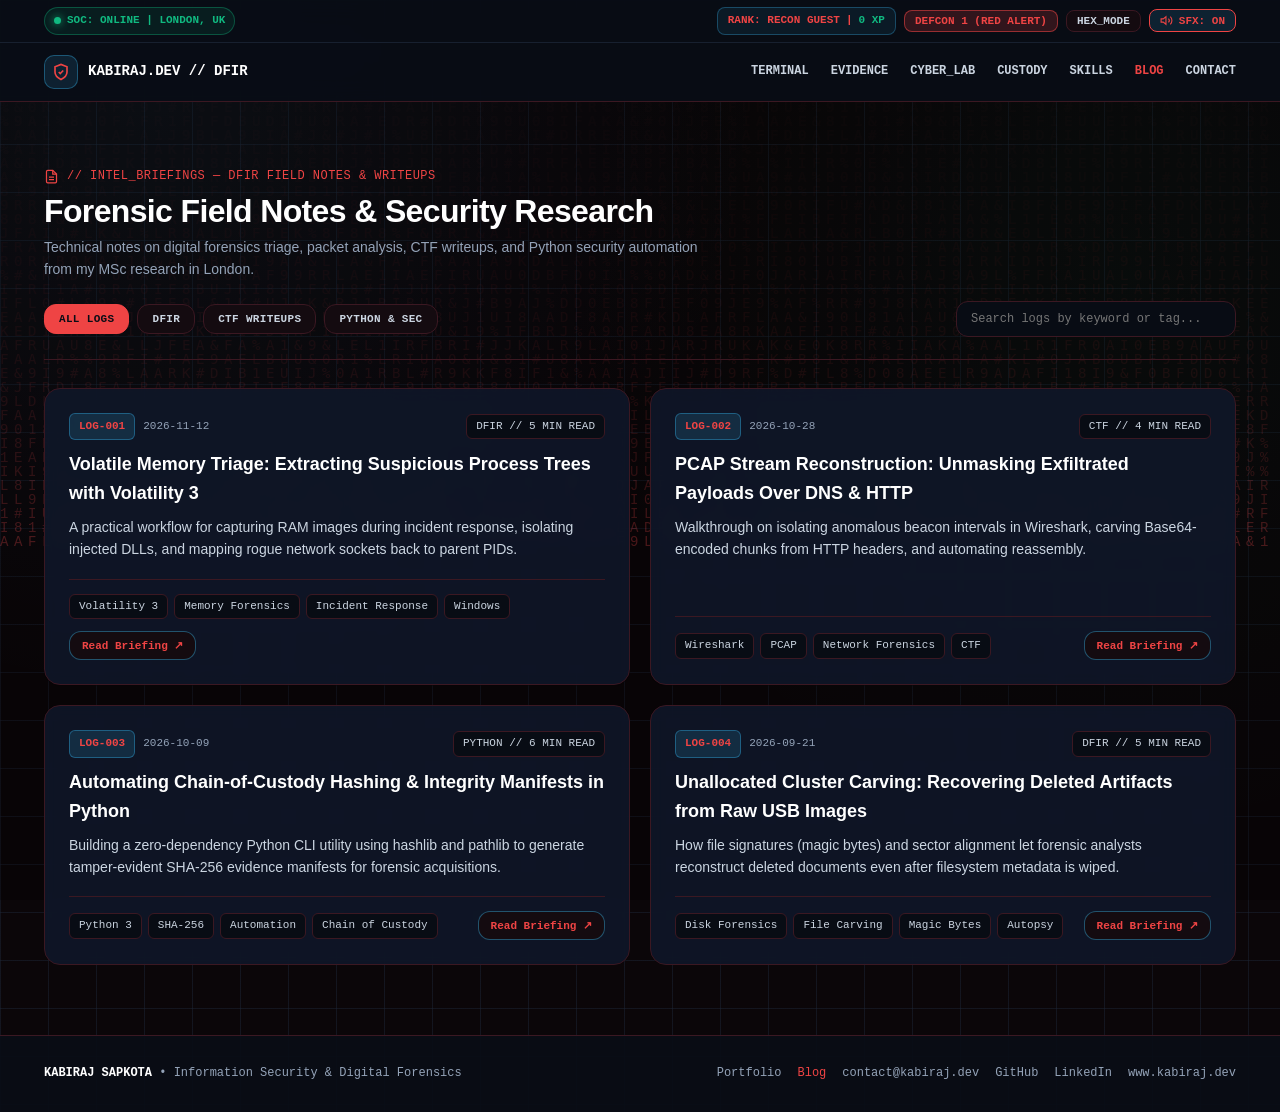
==== commit 2af6179d: "another blog.html issue" ====
--- a/blog/index.html
+++ b/blog/index.html
@@ -102,7 +102,7 @@
       <a href="../#lab" onclick="closeMobileDrawer()">03. INTERACTIVE_CYBER_LAB</a>
       <a href="../#custody" onclick="closeMobileDrawer()">04. CHAIN_OF_CUSTODY</a>
       <a href="../#skills" onclick="closeMobileDrawer()">05. TECHNICAL_SKILLS</a>
-      <a href="blog.html" style="border-color:var(--accent-cyan);color:var(--accent-cyan);" onclick="closeMobileDrawer()">06. FIELD_NOTES_BLOG</a>
+      <a href="blog/" style="border-color:var(--accent-cyan);color:var(--accent-cyan);" onclick="closeMobileDrawer()">06. FIELD_NOTES_BLOG</a>
       <a href="../#contact" onclick="closeMobileDrawer()">07. ENCRYPTED_CONTACT</a>
     </nav>
   </header>
@@ -161,7 +161,7 @@
       </div>
       <div style="display:flex;align-items:center;gap:16px;">
         <a href="../">Portfolio</a>
-        <a href="blog.html" style="color:var(--accent-cyan);">Blog</a>
+        <a href="blog/" style="color:var(--accent-cyan);">Blog</a>
         <a href="mailto:contact@kabiraj.dev">contact@kabiraj.dev</a>
         <a href="https://github.com/kulfinnit" target="_blank" rel="noopener noreferrer">GitHub</a>
         <a href="https://www.linkedin.com/in/kabiraj-sapkota-3958b1285/" target="_blank" rel="noopener noreferrer">LinkedIn</a>
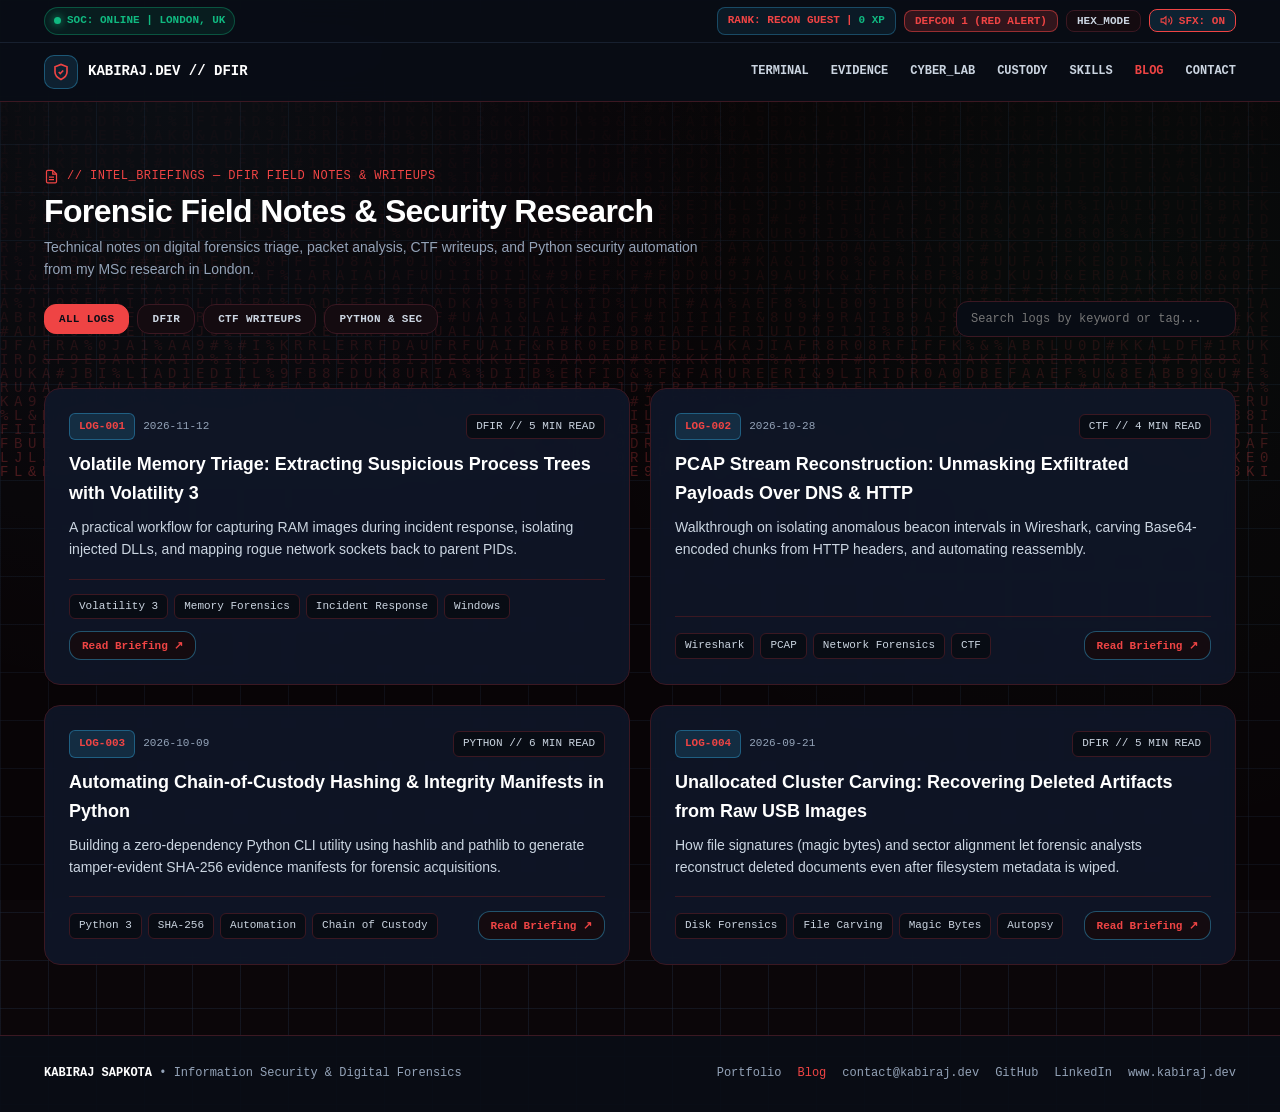
==== commit 63e9737f: "another blog.html issue again" ====
--- a/blog/index.html
+++ b/blog/index.html
@@ -102,7 +102,7 @@
       <a href="../#lab" onclick="closeMobileDrawer()">03. INTERACTIVE_CYBER_LAB</a>
       <a href="../#custody" onclick="closeMobileDrawer()">04. CHAIN_OF_CUSTODY</a>
       <a href="../#skills" onclick="closeMobileDrawer()">05. TECHNICAL_SKILLS</a>
-      <a href="blog/" style="border-color:var(--accent-cyan);color:var(--accent-cyan);" onclick="closeMobileDrawer()">06. FIELD_NOTES_BLOG</a>
+      <a href="./" style="border-color:var(--accent-cyan);color:var(--accent-cyan);" onclick="closeMobileDrawer()">06. FIELD_NOTES_BLOG</a>
       <a href="../#contact" onclick="closeMobileDrawer()">07. ENCRYPTED_CONTACT</a>
     </nav>
   </header>
@@ -161,7 +161,7 @@
       </div>
       <div style="display:flex;align-items:center;gap:16px;">
         <a href="../">Portfolio</a>
-        <a href="blog/" style="color:var(--accent-cyan);">Blog</a>
+        <a href="./" style="color:var(--accent-cyan);">Blog</a>
         <a href="mailto:contact@kabiraj.dev">contact@kabiraj.dev</a>
         <a href="https://github.com/kulfinnit" target="_blank" rel="noopener noreferrer">GitHub</a>
         <a href="https://www.linkedin.com/in/kabiraj-sapkota-3958b1285/" target="_blank" rel="noopener noreferrer">LinkedIn</a>
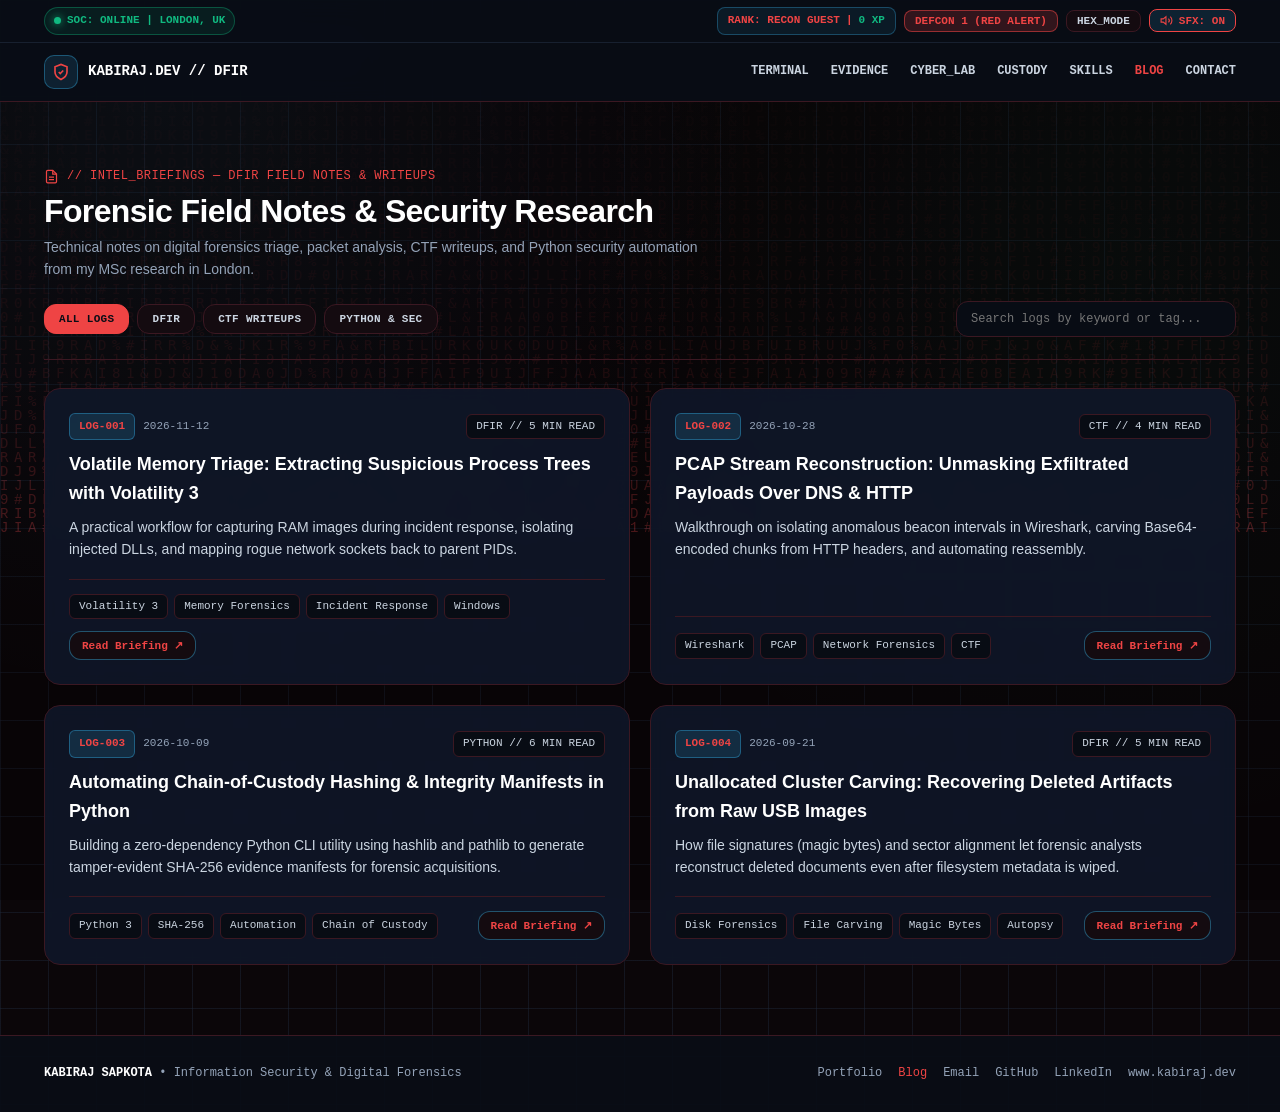
==== commit a625a65f: "email link in footer" ====
--- a/blog/index.html
+++ b/blog/index.html
@@ -162,7 +162,7 @@
       <div style="display:flex;align-items:center;gap:16px;">
         <a href="../">Portfolio</a>
         <a href="./" style="color:var(--accent-cyan);">Blog</a>
-        <a href="mailto:contact@kabiraj.dev">contact@kabiraj.dev</a>
+        <a href="mailto:contact@kabiraj.dev">Email</a>
         <a href="https://github.com/kulfinnit" target="_blank" rel="noopener noreferrer">GitHub</a>
         <a href="https://www.linkedin.com/in/kabiraj-sapkota-3958b1285/" target="_blank" rel="noopener noreferrer">LinkedIn</a>
         <a href="https://www.kabiraj.dev" target="_blank" rel="noopener noreferrer">www.kabiraj.dev</a>
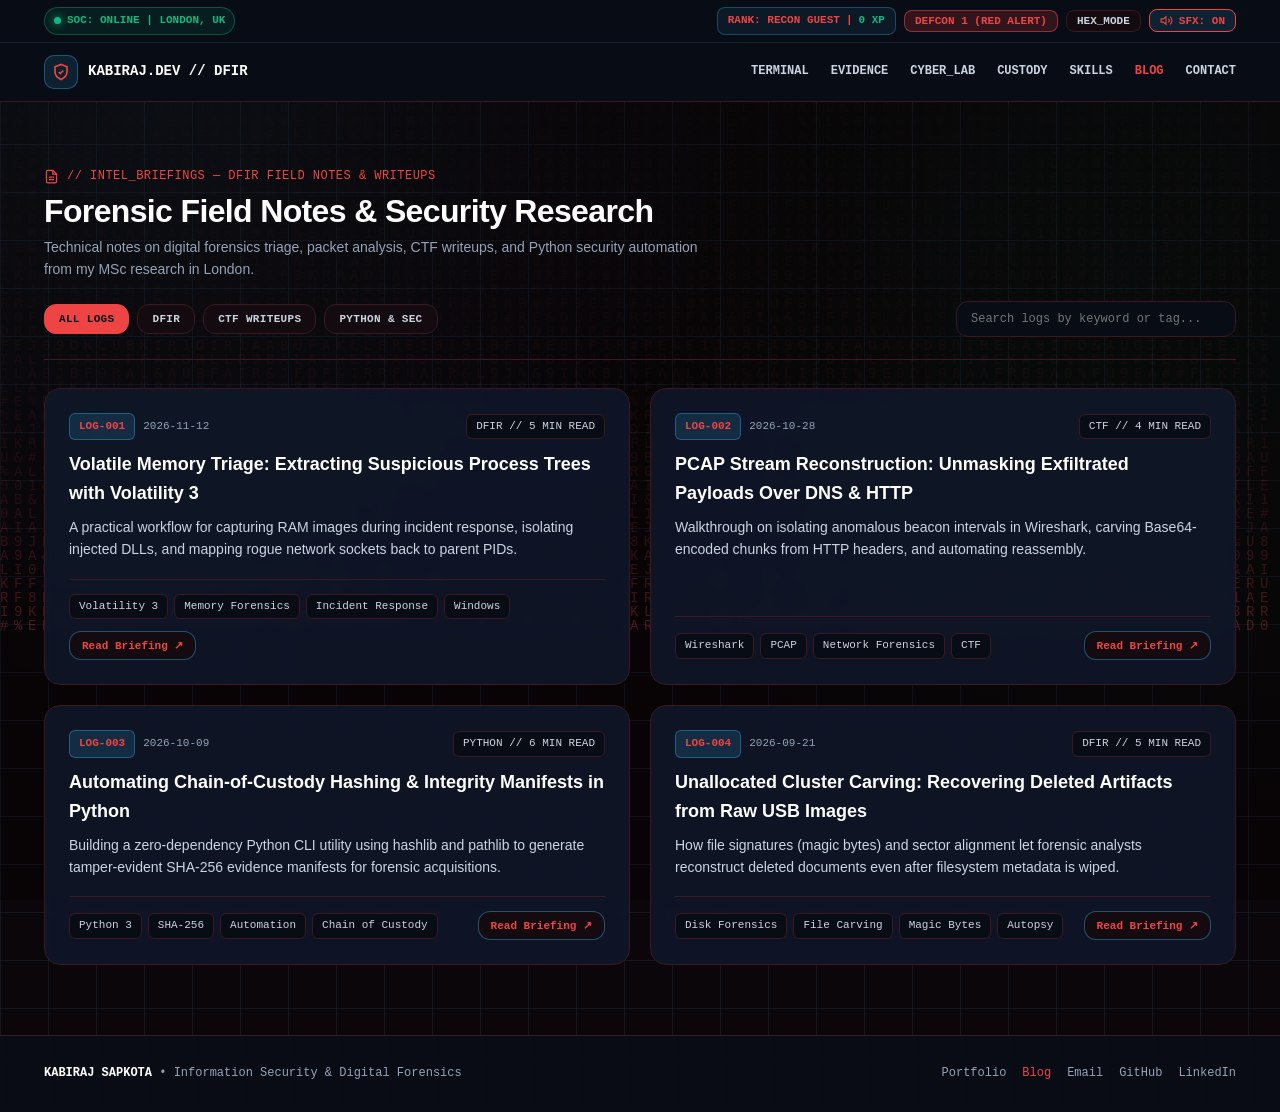
==== commit dd51ccae: "removed unnecessary footer item" ====
--- a/blog/index.html
+++ b/blog/index.html
@@ -165,7 +165,6 @@
         <a href="mailto:contact@kabiraj.dev">Email</a>
         <a href="https://github.com/kulfinnit" target="_blank" rel="noopener noreferrer">GitHub</a>
         <a href="https://www.linkedin.com/in/kabiraj-sapkota-3958b1285/" target="_blank" rel="noopener noreferrer">LinkedIn</a>
-        <a href="https://www.kabiraj.dev" target="_blank" rel="noopener noreferrer">www.kabiraj.dev</a>
       </div>
     </div>
   </footer>
